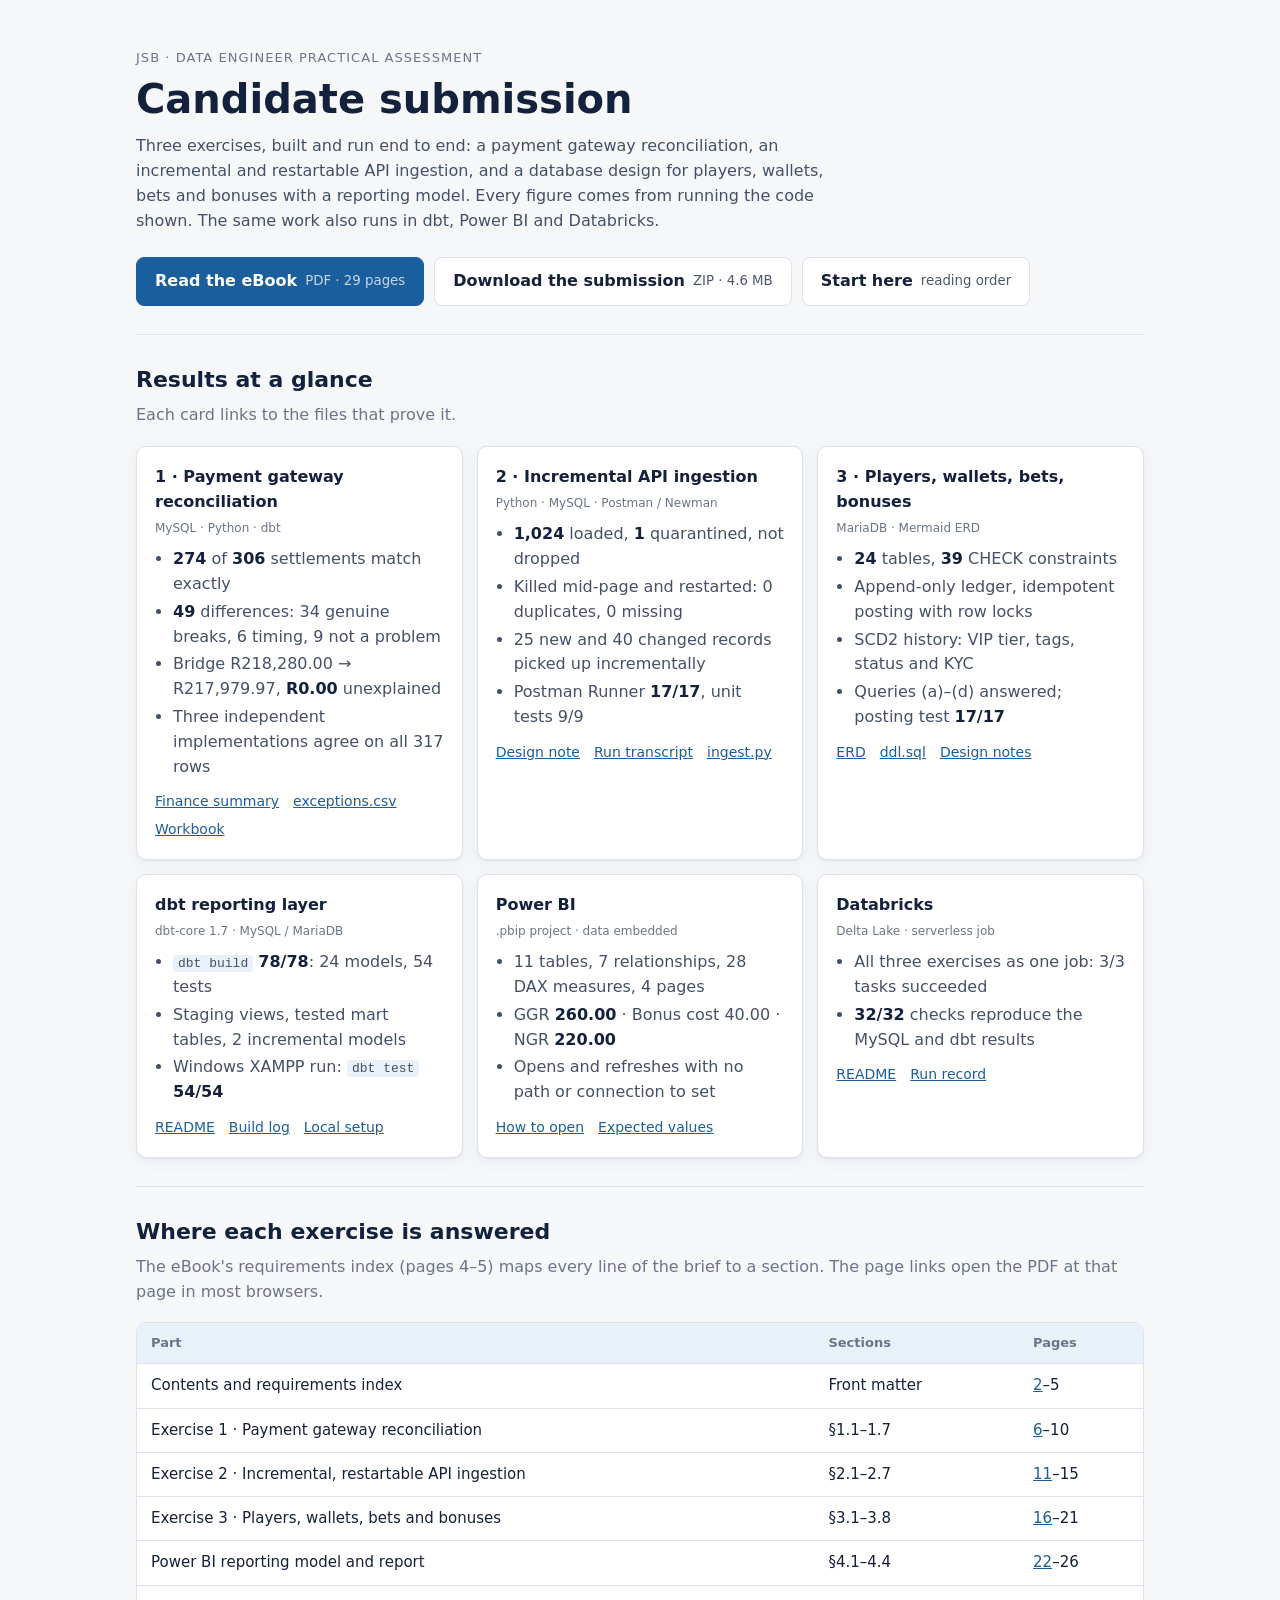
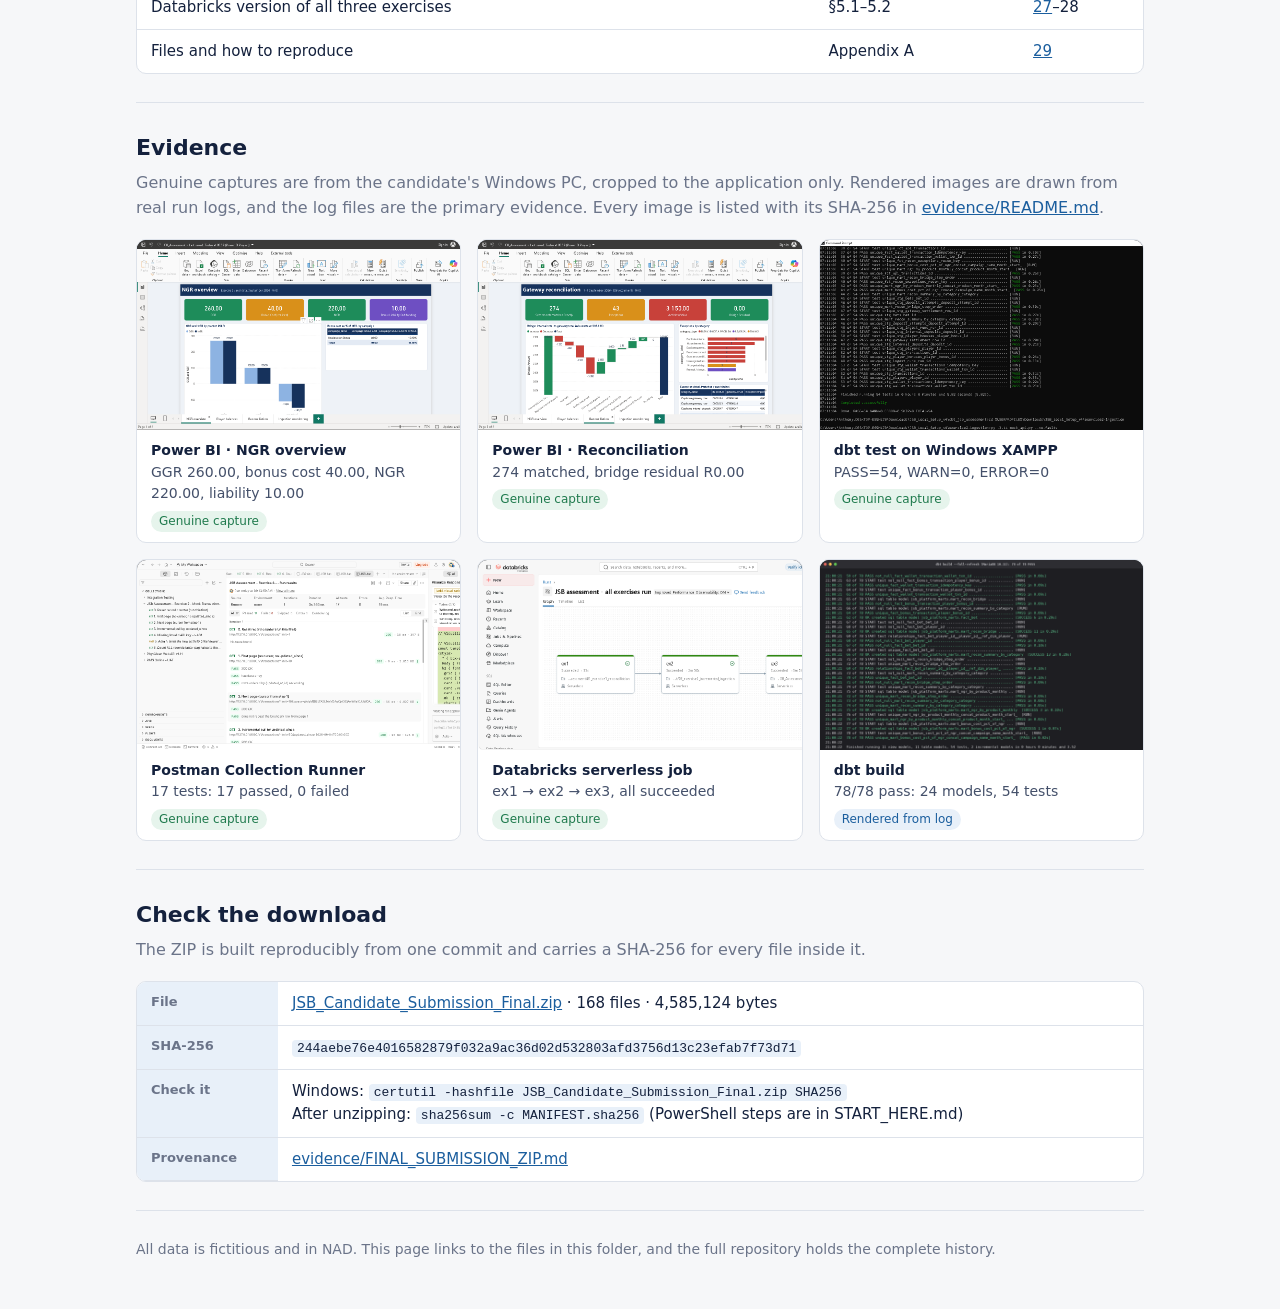
==== candidate-assessment/index.html @ 72222efd "Add Netlify landing page for the submission (candidate-assessment/index.html) Static page: eBook, ZI" ====
<!doctype html>
<html lang="en">
<head>
<meta charset="utf-8">
<meta name="viewport" content="width=device-width, initial-scale=1">
<meta name="robots" content="noindex, nofollow">
<title>JSB Assessment Submission</title>
<meta name="description" content="JSB Data Engineer practical assessment: reconciliation, incremental API ingestion, and database design with a reporting model.">
<style>
  :root {
    --bg: #f6f7f9; --surface: #ffffff; --ink: #14213d; --ink-2: #44506a; --muted: #6b7489;
    --line: #dde2ea; --accent: #1b5e9e; --accent-ink: #ffffff; --accent-soft: #e8f0f9;
    --good: #1f7a4d; --good-soft: #e6f4ec; --shadow: 0 1px 2px rgba(20,33,61,.06), 0 4px 16px rgba(20,33,61,.05);
  }
  @media (prefers-color-scheme: dark) {
    :root:not([data-theme="light"]) {
      --bg: #0f141c; --surface: #171e29; --ink: #e8edf5; --ink-2: #b8c2d3; --muted: #8a95a8;
      --line: #2a3444; --accent: #6aa8e8; --accent-ink: #0f141c; --accent-soft: #1c2a3c;
      --good: #5cc48f; --good-soft: #16291f; --shadow: none;
    }
  }
  :root[data-theme="dark"] {
    --bg: #0f141c; --surface: #171e29; --ink: #e8edf5; --ink-2: #b8c2d3; --muted: #8a95a8;
    --line: #2a3444; --accent: #6aa8e8; --accent-ink: #0f141c; --accent-soft: #1c2a3c;
    --good: #5cc48f; --good-soft: #16291f; --shadow: none;
  }
  * { box-sizing: border-box; }
  body { margin: 0; background: var(--bg); color: var(--ink); font: 16px/1.55 system-ui, -apple-system, "Segoe UI", Roboto, sans-serif; }
  a { color: var(--accent); }
  .wrap { max-width: 1040px; margin: 0 auto; padding: 0 16px; }
  header { padding: 48px 0 28px; }
  .eyebrow { font-size: 13px; letter-spacing: .08em; text-transform: uppercase; color: var(--muted); margin: 0 0 8px; }
  h1 { font-size: clamp(28px, 4.5vw, 40px); line-height: 1.15; margin: 0 0 12px; }
  .lede { color: var(--ink-2); max-width: 720px; margin: 0 0 24px; }
  .actions { display: flex; flex-wrap: wrap; gap: 10px; }
  .btn { display: inline-flex; align-items: center; gap: 8px; padding: 11px 18px; border-radius: 8px; font-weight: 600; text-decoration: none; border: 1px solid var(--line); background: var(--surface); color: var(--ink); }
  .btn.primary { background: var(--accent); border-color: var(--accent); color: var(--accent-ink); }
  .btn small { font-weight: 400; color: inherit; opacity: .75; }
  section { padding: 28px 0; border-top: 1px solid var(--line); }
  h2 { font-size: 22px; margin: 0 0 6px; }
  .sub { color: var(--muted); margin: 0 0 18px; }
  .grid { display: grid; gap: 14px; grid-template-columns: repeat(auto-fill, minmax(290px, 1fr)); }
  .card { background: var(--surface); border: 1px solid var(--line); border-radius: 10px; padding: 18px; box-shadow: var(--shadow); }
  .card h3 { font-size: 16px; margin: 0 0 4px; }
  .card .tag { font-size: 12px; color: var(--muted); margin: 0 0 10px; }
  .card ul { margin: 0; padding-left: 18px; color: var(--ink-2); }
  .card li { margin: 3px 0; }
  .num { font-weight: 700; color: var(--ink); font-variant-numeric: tabular-nums; }
  .card .links { margin-top: 12px; font-size: 14px; display: flex; flex-wrap: wrap; gap: 6px 14px; }
  .table-wrap { overflow-x: auto; background: var(--surface); border: 1px solid var(--line); border-radius: 10px; }
  table { width: 100%; border-collapse: collapse; font-size: 15px; }
  th, td { text-align: left; padding: 10px 14px; border-bottom: 1px solid var(--line); vertical-align: top; }
  th { font-size: 13px; color: var(--muted); font-weight: 600; background: var(--accent-soft); }
  tr:last-child td { border-bottom: 0; }
  td.pg { white-space: nowrap; font-variant-numeric: tabular-nums; }
  .shots { display: grid; gap: 16px; grid-template-columns: repeat(auto-fill, minmax(300px, 1fr)); }
  figure { margin: 0; background: var(--surface); border: 1px solid var(--line); border-radius: 10px; overflow: hidden; }
  figure a { display: block; background: #0b0f15; }
  figure img { display: block; width: 100%; height: 190px; object-fit: cover; object-position: top left; }
  figcaption { padding: 10px 14px; font-size: 14px; color: var(--ink-2); }
  figcaption b { color: var(--ink); display: block; }
  .kind { display: inline-block; font-size: 12px; padding: 1px 8px; border-radius: 99px; background: var(--good-soft); color: var(--good); margin-top: 6px; }
  .kind.gen { background: var(--accent-soft); color: var(--accent); }
  code { font: 13px/1.4 ui-monospace, SFMono-Regular, Consolas, monospace; background: var(--accent-soft); padding: 1px 5px; border-radius: 4px; word-break: break-all; }
  .note { font-size: 14px; color: var(--muted); }
  footer { padding: 28px 0 48px; border-top: 1px solid var(--line); font-size: 14px; color: var(--muted); }
</style>
</head>
<body>
<div class="wrap">

<header>
  <p class="eyebrow">JSB · Data Engineer practical assessment</p>
  <h1>Candidate submission</h1>
  <p class="lede">Three exercises, built and run end to end: a payment gateway reconciliation, an incremental and restartable API ingestion, and a database design for players, wallets, bets and bonuses with a reporting model. Every figure comes from running the code shown. The same work also runs in dbt, Power BI and Databricks.</p>
  <div class="actions">
    <a class="btn primary" href="JSB_Candidate_Submission.pdf">Read the eBook <small>PDF · 29 pages</small></a>
    <a class="btn" href="deliverables/JSB_Candidate_Submission_Final.zip" download>Download the submission <small>ZIP · 4.6 MB</small></a>
    <a class="btn" href="START_HERE.md">Start here <small>reading order</small></a>
  </div>
</header>

<section>
  <h2>Results at a glance</h2>
  <p class="sub">Each card links to the files that prove it.</p>
  <div class="grid">
    <div class="card">
      <h3>1 · Payment gateway reconciliation</h3>
      <p class="tag">MySQL · Python · dbt</p>
      <ul>
        <li><span class="num">274</span> of <span class="num">306</span> settlements match exactly</li>
        <li><span class="num">49</span> differences: 34 genuine breaks, 6 timing, 9 not a problem</li>
        <li>Bridge R218,280.00 → R217,979.97, <span class="num">R0.00</span> unexplained</li>
        <li>Three independent implementations agree on all 317 rows</li>
      </ul>
      <div class="links"><a href="exercise1-reconciliation/Finance_Summary.pdf">Finance summary</a><a href="exercise1-reconciliation/exceptions.csv">exceptions.csv</a><a href="exercise1-reconciliation/Reconciliation_Workbook.xlsx">Workbook</a></div>
    </div>
    <div class="card">
      <h3>2 · Incremental API ingestion</h3>
      <p class="tag">Python · MySQL · Postman / Newman</p>
      <ul>
        <li><span class="num">1,024</span> loaded, <span class="num">1</span> quarantined, not dropped</li>
        <li>Killed mid-page and restarted: 0 duplicates, 0 missing</li>
        <li>25 new and 40 changed records picked up incrementally</li>
        <li>Postman Runner <span class="num">17/17</span>, unit tests 9/9</li>
      </ul>
      <div class="links"><a href="exercise2-ingestion/design_note.md">Design note</a><a href="exercise2-ingestion/evidence/run_transcript.txt">Run transcript</a><a href="exercise2-ingestion/ingest.py">ingest.py</a></div>
    </div>
    <div class="card">
      <h3>3 · Players, wallets, bets, bonuses</h3>
      <p class="tag">MariaDB · Mermaid ERD</p>
      <ul>
        <li><span class="num">24</span> tables, <span class="num">39</span> CHECK constraints</li>
        <li>Append-only ledger, idempotent posting with row locks</li>
        <li>SCD2 history: VIP tier, tags, status and KYC</li>
        <li>Queries (a)–(d) answered; posting test <span class="num">17/17</span></li>
      </ul>
      <div class="links"><a href="exercise3-schema-design/erd.png">ERD</a><a href="exercise3-schema-design/ddl.sql">ddl.sql</a><a href="exercise3-schema-design/design_notes.md">Design notes</a></div>
    </div>
    <div class="card">
      <h3>dbt reporting layer</h3>
      <p class="tag">dbt-core 1.7 · MySQL / MariaDB</p>
      <ul>
        <li><code>dbt build</code> <span class="num">78/78</span>: 24 models, 54 tests</li>
        <li>Staging views, tested mart tables, 2 incremental models</li>
        <li>Windows XAMPP run: <code>dbt test</code> <span class="num">54/54</span></li>
      </ul>
      <div class="links"><a href="dbt_jsb_assessment/README.md">README</a><a href="dbt_jsb_assessment/evidence/dbt_build_output.txt">Build log</a><a href="local_load/README.md">Local setup</a></div>
    </div>
    <div class="card">
      <h3>Power BI</h3>
      <p class="tag">.pbip project · data embedded</p>
      <ul>
        <li>11 tables, 7 relationships, 28 DAX measures, 4 pages</li>
        <li>GGR <span class="num">260.00</span> · Bonus cost 40.00 · NGR <span class="num">220.00</span></li>
        <li>Opens and refreshes with no path or connection to set</li>
      </ul>
      <div class="links"><a href="powerbi/PACKAGE_README.md">How to open</a><a href="powerbi/expected_values.md">Expected values</a></div>
    </div>
    <div class="card">
      <h3>Databricks</h3>
      <p class="tag">Delta Lake · serverless job</p>
      <ul>
        <li>All three exercises as one job: 3/3 tasks succeeded</li>
        <li><span class="num">32/32</span> checks reproduce the MySQL and dbt results</li>
      </ul>
      <div class="links"><a href="databricks/README.md">README</a><a href="databricks/evidence/databricks_run.md">Run record</a></div>
    </div>
  </div>
</section>

<section>
  <h2>Where each exercise is answered</h2>
  <p class="sub">The eBook's requirements index (pages 4–5) maps every line of the brief to a section. The page links open the PDF at that page in most browsers.</p>
  <div class="table-wrap">
    <table>
      <thead><tr><th>Part</th><th>Sections</th><th>Pages</th></tr></thead>
      <tbody>
        <tr><td>Contents and requirements index</td><td>Front matter</td><td class="pg"><a href="JSB_Candidate_Submission.pdf#page=2">2</a>–5</td></tr>
        <tr><td>Exercise 1 · Payment gateway reconciliation</td><td>§1.1–1.7</td><td class="pg"><a href="JSB_Candidate_Submission.pdf#page=6">6</a>–10</td></tr>
        <tr><td>Exercise 2 · Incremental, restartable API ingestion</td><td>§2.1–2.7</td><td class="pg"><a href="JSB_Candidate_Submission.pdf#page=11">11</a>–15</td></tr>
        <tr><td>Exercise 3 · Players, wallets, bets and bonuses</td><td>§3.1–3.8</td><td class="pg"><a href="JSB_Candidate_Submission.pdf#page=16">16</a>–21</td></tr>
        <tr><td>Power BI reporting model and report</td><td>§4.1–4.4</td><td class="pg"><a href="JSB_Candidate_Submission.pdf#page=22">22</a>–26</td></tr>
        <tr><td>Databricks version of all three exercises</td><td>§5.1–5.2</td><td class="pg"><a href="JSB_Candidate_Submission.pdf#page=27">27</a>–28</td></tr>
        <tr><td>Files and how to reproduce</td><td>Appendix A</td><td class="pg"><a href="JSB_Candidate_Submission.pdf#page=29">29</a></td></tr>
      </tbody>
    </table>
  </div>
</section>

<section>
  <h2>Evidence</h2>
  <p class="sub">Genuine captures are from the candidate's Windows PC, cropped to the application only. Rendered images are drawn from real run logs, and the log files are the primary evidence. Every image is listed with its SHA-256 in <a href="evidence/README.md">evidence/README.md</a>.</p>
  <div class="shots">
    <figure><a href="powerbi/screenshots/01_page1_ngr_overview.png"><img src="powerbi/screenshots/01_page1_ngr_overview.png" alt="Power BI Desktop, NGR overview page: GGR 260, bonus cost 40, NGR 220, liability 10" loading="lazy"></a>
      <figcaption><b>Power BI · NGR overview</b>GGR 260.00, bonus cost 40.00, NGR 220.00, liability 10.00<br><span class="kind">Genuine capture</span></figcaption></figure>
    <figure><a href="powerbi/screenshots/03_page3_reconciliation.png"><img src="powerbi/screenshots/03_page3_reconciliation.png" alt="Power BI Desktop, reconciliation page with the bridge waterfall" loading="lazy"></a>
      <figcaption><b>Power BI · Reconciliation</b>274 matched, bridge residual R0.00<br><span class="kind">Genuine capture</span></figcaption></figure>
    <figure><a href="local_load/screenshots/07_windows_xampp_dbt_test.png"><img src="local_load/screenshots/07_windows_xampp_dbt_test.png" alt="Windows Command Prompt: dbt test PASS=54 on XAMPP MariaDB" loading="lazy"></a>
      <figcaption><b>dbt test on Windows XAMPP</b>PASS=54, WARN=0, ERROR=0<br><span class="kind">Genuine capture</span></figcaption></figure>
    <figure><a href="exercise2-ingestion/screenshots/09_postman_runner_clean_summary.png"><img src="exercise2-ingestion/screenshots/09_postman_runner_clean_summary.png" alt="Postman Collection Runner: 17 passed, 0 failed" loading="lazy"></a>
      <figcaption><b>Postman Collection Runner</b>17 tests: 17 passed, 0 failed<br><span class="kind">Genuine capture</span></figcaption></figure>
    <figure><a href="databricks/screenshots/02_serverless_job_success.png"><img src="databricks/screenshots/02_serverless_job_success.png" alt="Databricks job run graph: ex1, ex2 and ex3 all succeeded" loading="lazy"></a>
      <figcaption><b>Databricks serverless job</b>ex1 → ex2 → ex3, all succeeded<br><span class="kind">Genuine capture</span></figcaption></figure>
    <figure><a href="dbt_jsb_assessment/screenshots/01_dbt_build.png"><img src="dbt_jsb_assessment/screenshots/01_dbt_build.png" alt="dbt build output: 78 of 78 pass" loading="lazy"></a>
      <figcaption><b>dbt build</b>78/78 pass: 24 models, 54 tests<br><span class="kind gen">Rendered from log</span></figcaption></figure>
  </div>
</section>

<section>
  <h2>Check the download</h2>
  <p class="sub">The ZIP is built reproducibly from one commit and carries a SHA-256 for every file inside it.</p>
  <div class="table-wrap">
    <table>
      <tbody>
        <tr><th scope="row">File</th><td><a href="deliverables/JSB_Candidate_Submission_Final.zip" download>JSB_Candidate_Submission_Final.zip</a> · 168 files · 4,585,124 bytes</td></tr>
        <tr><th scope="row">SHA-256</th><td><code>244aebe76e4016582879f032a9ac36d02d532803afd3756d13c23efab7f73d71</code></td></tr>
        <tr><th scope="row">Check it</th><td>Windows: <code>certutil -hashfile JSB_Candidate_Submission_Final.zip SHA256</code><br>After unzipping: <code>sha256sum -c MANIFEST.sha256</code> (PowerShell steps are in START_HERE.md)</td></tr>
        <tr><th scope="row">Provenance</th><td><a href="evidence/FINAL_SUBMISSION_ZIP.md">evidence/FINAL_SUBMISSION_ZIP.md</a></td></tr>
      </tbody>
    </table>
  </div>
</section>

<footer>
  All data is fictitious and in NAD. This page links to the files in this folder, and the full repository holds the complete history.
</footer>

</div>
</body>
</html>
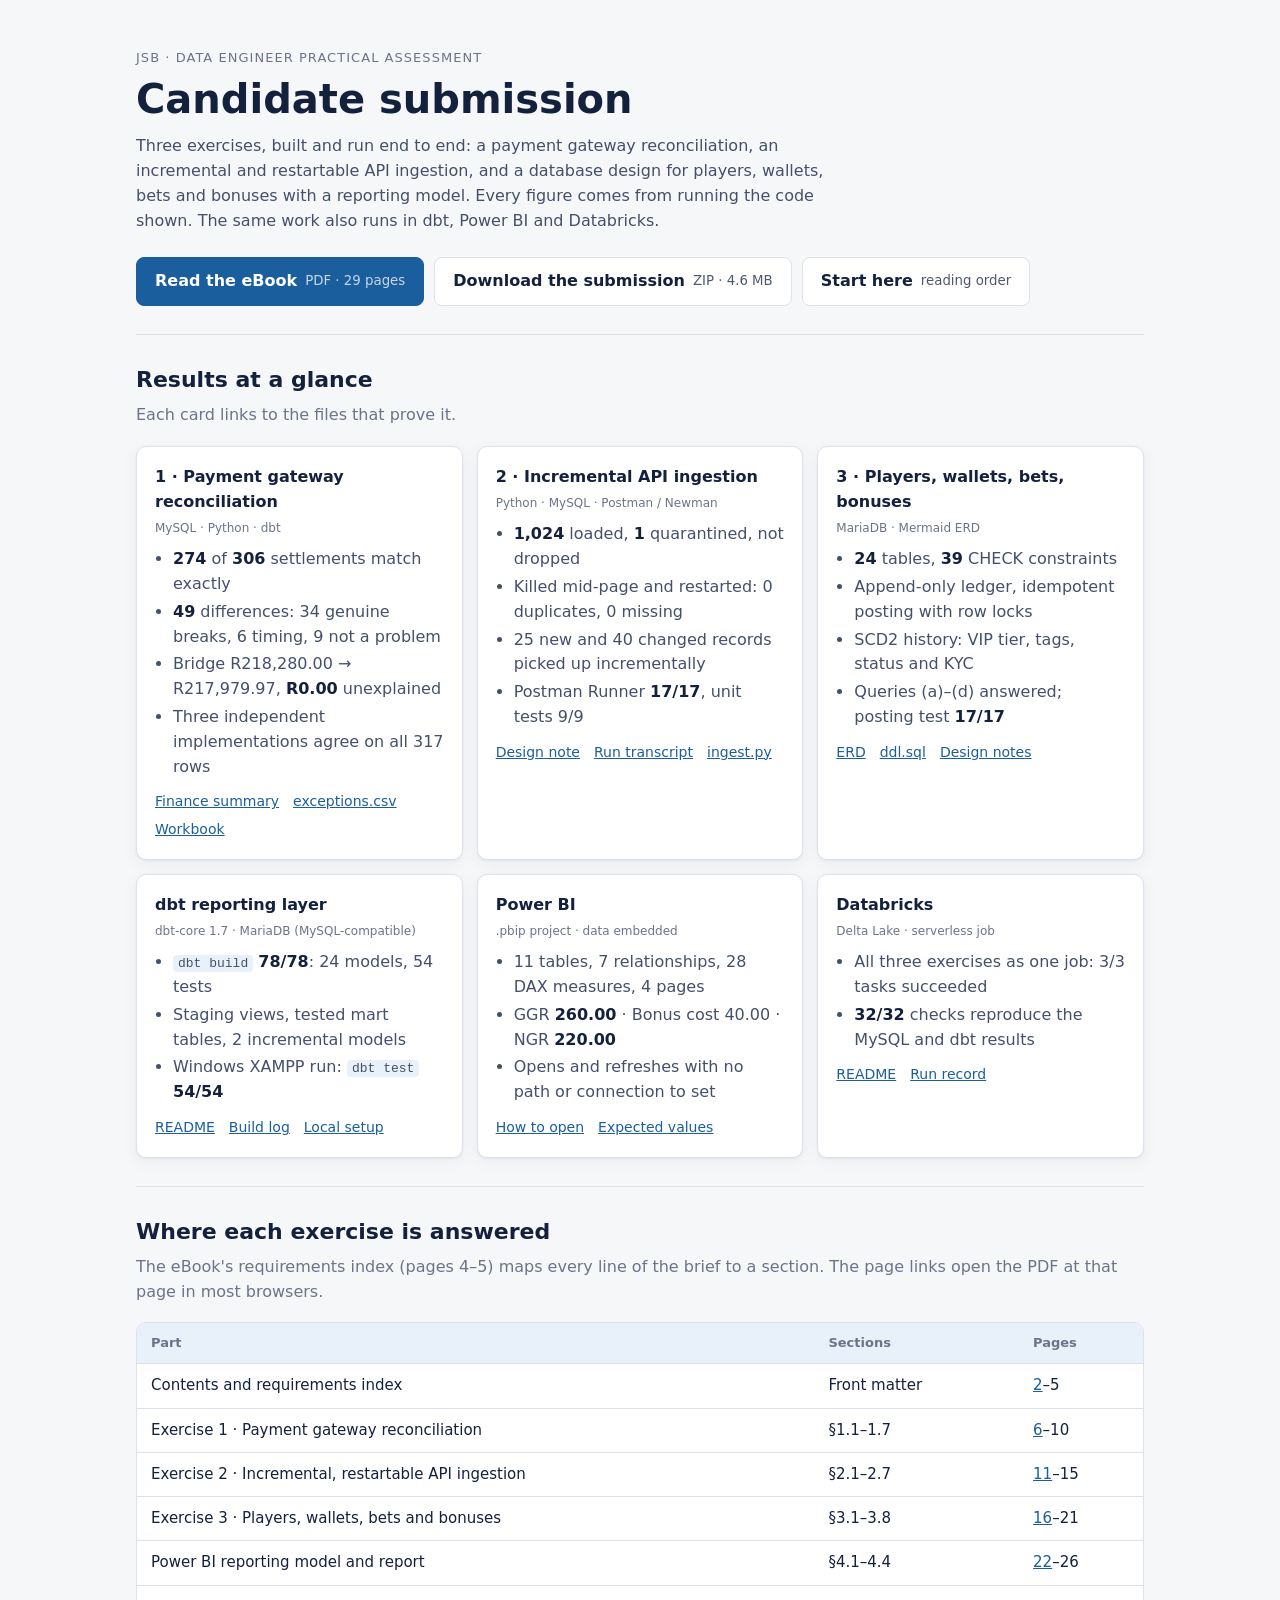
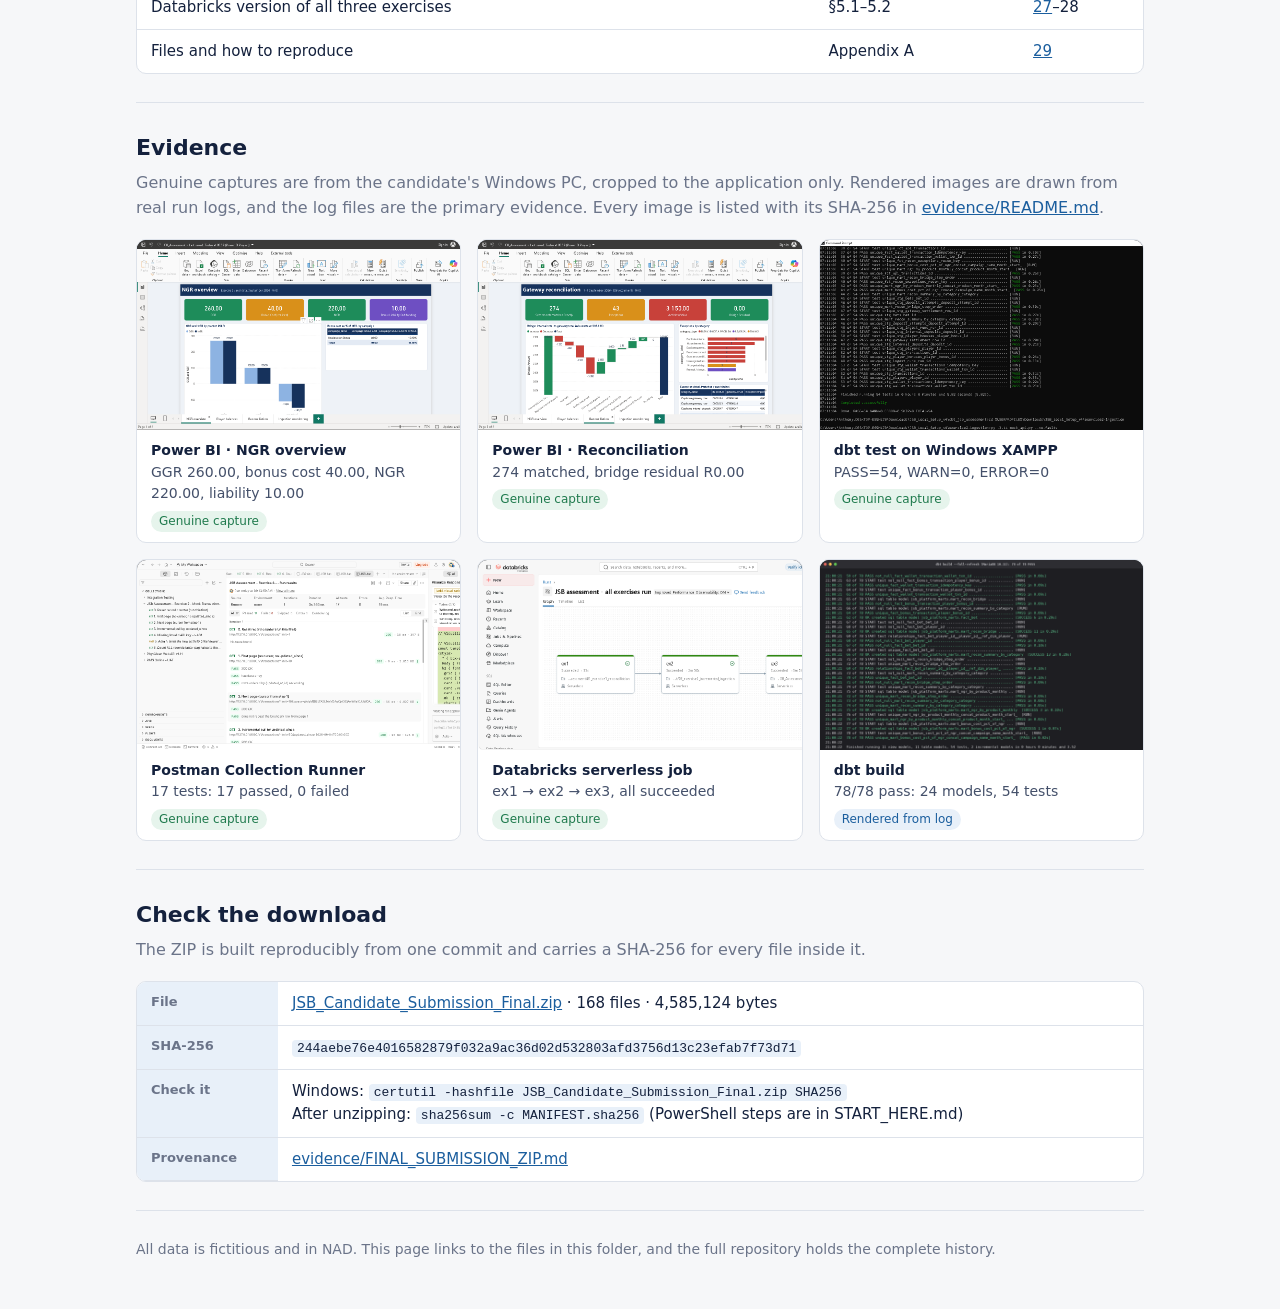
==== commit 2e19f5c1: "QA-21: accurate database versions, AI-use disclosure, executive summary - Replace the unsupported My" ====
--- a/candidate-assessment/index.html
+++ b/candidate-assessment/index.html
@@ -119,7 +119,7 @@
     </div>
     <div class="card">
       <h3>dbt reporting layer</h3>
-      <p class="tag">dbt-core 1.7 · MySQL / MariaDB</p>
+      <p class="tag">dbt-core 1.7 · MariaDB (MySQL-compatible)</p>
       <ul>
         <li><code>dbt build</code> <span class="num">78/78</span>: 24 models, 54 tests</li>
         <li>Staging views, tested mart tables, 2 incremental models</li>
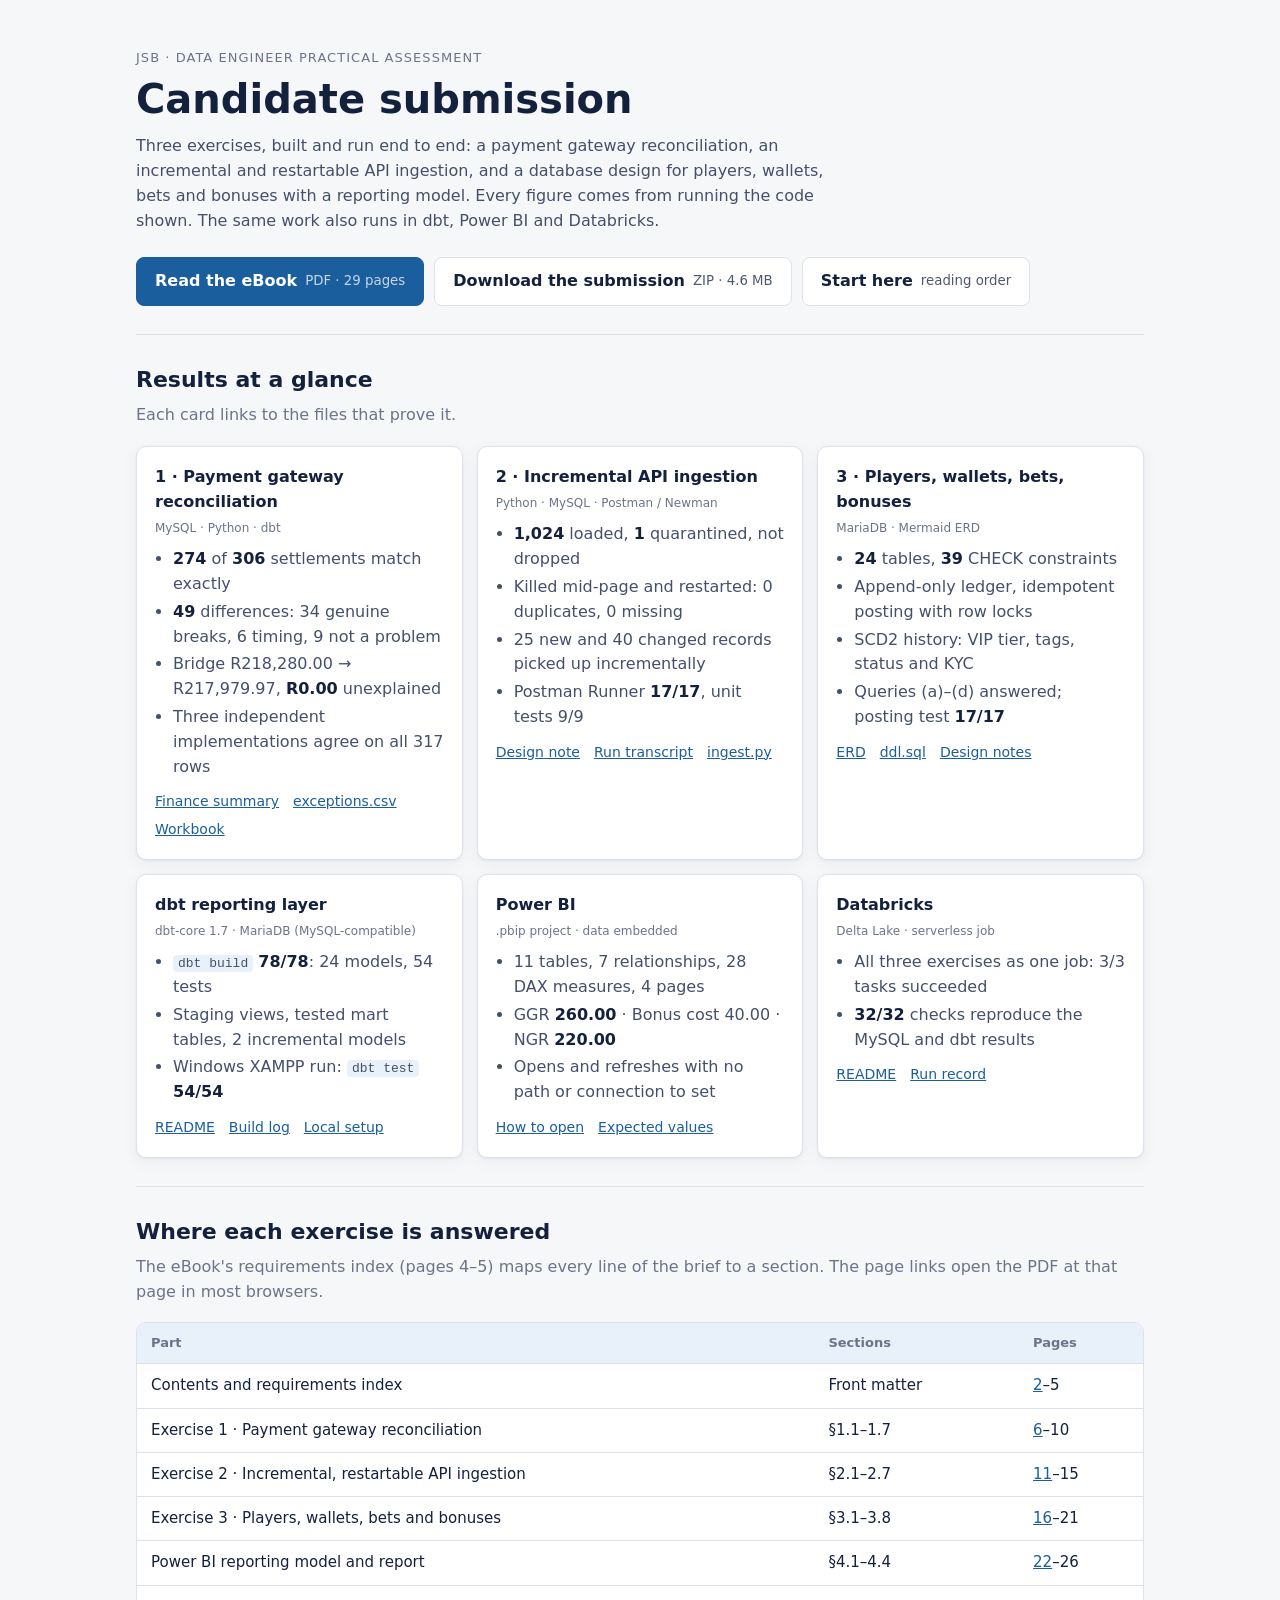
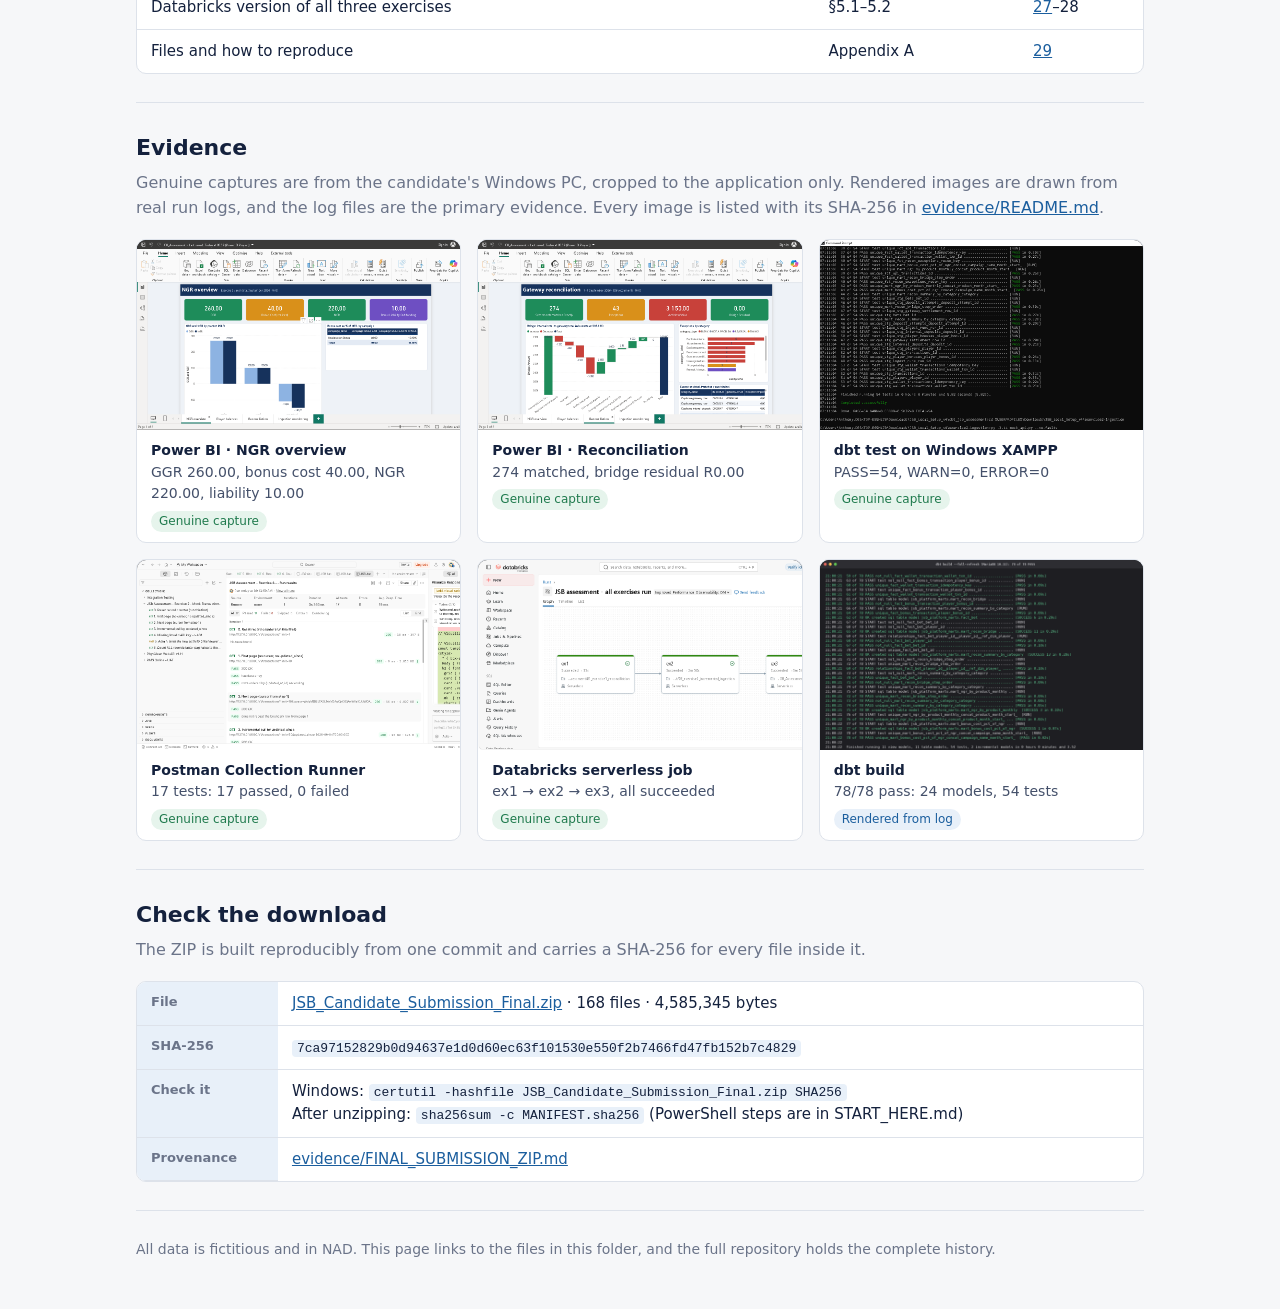
==== commit c63d2e41: "QA-21: final ZIP rebuilt from 2e19f5c; provenance, landing page SHA and reply Co-Authored-By: Claude" ====
--- a/candidate-assessment/index.html
+++ b/candidate-assessment/index.html
@@ -193,8 +193,8 @@
   <div class="table-wrap">
     <table>
       <tbody>
-        <tr><th scope="row">File</th><td><a href="deliverables/JSB_Candidate_Submission_Final.zip" download>JSB_Candidate_Submission_Final.zip</a> · 168 files · 4,585,124 bytes</td></tr>
-        <tr><th scope="row">SHA-256</th><td><code>244aebe76e4016582879f032a9ac36d02d532803afd3756d13c23efab7f73d71</code></td></tr>
+        <tr><th scope="row">File</th><td><a href="deliverables/JSB_Candidate_Submission_Final.zip" download>JSB_Candidate_Submission_Final.zip</a> · 168 files · 4,585,345 bytes</td></tr>
+        <tr><th scope="row">SHA-256</th><td><code>7ca97152829b0d94637e1d0d60ec63f101530e550f2b7466fd47fb152b7c4829</code></td></tr>
         <tr><th scope="row">Check it</th><td>Windows: <code>certutil -hashfile JSB_Candidate_Submission_Final.zip SHA256</code><br>After unzipping: <code>sha256sum -c MANIFEST.sha256</code> (PowerShell steps are in START_HERE.md)</td></tr>
         <tr><th scope="row">Provenance</th><td><a href="evidence/FINAL_SUBMISSION_ZIP.md">evidence/FINAL_SUBMISSION_ZIP.md</a></td></tr>
       </tbody>
